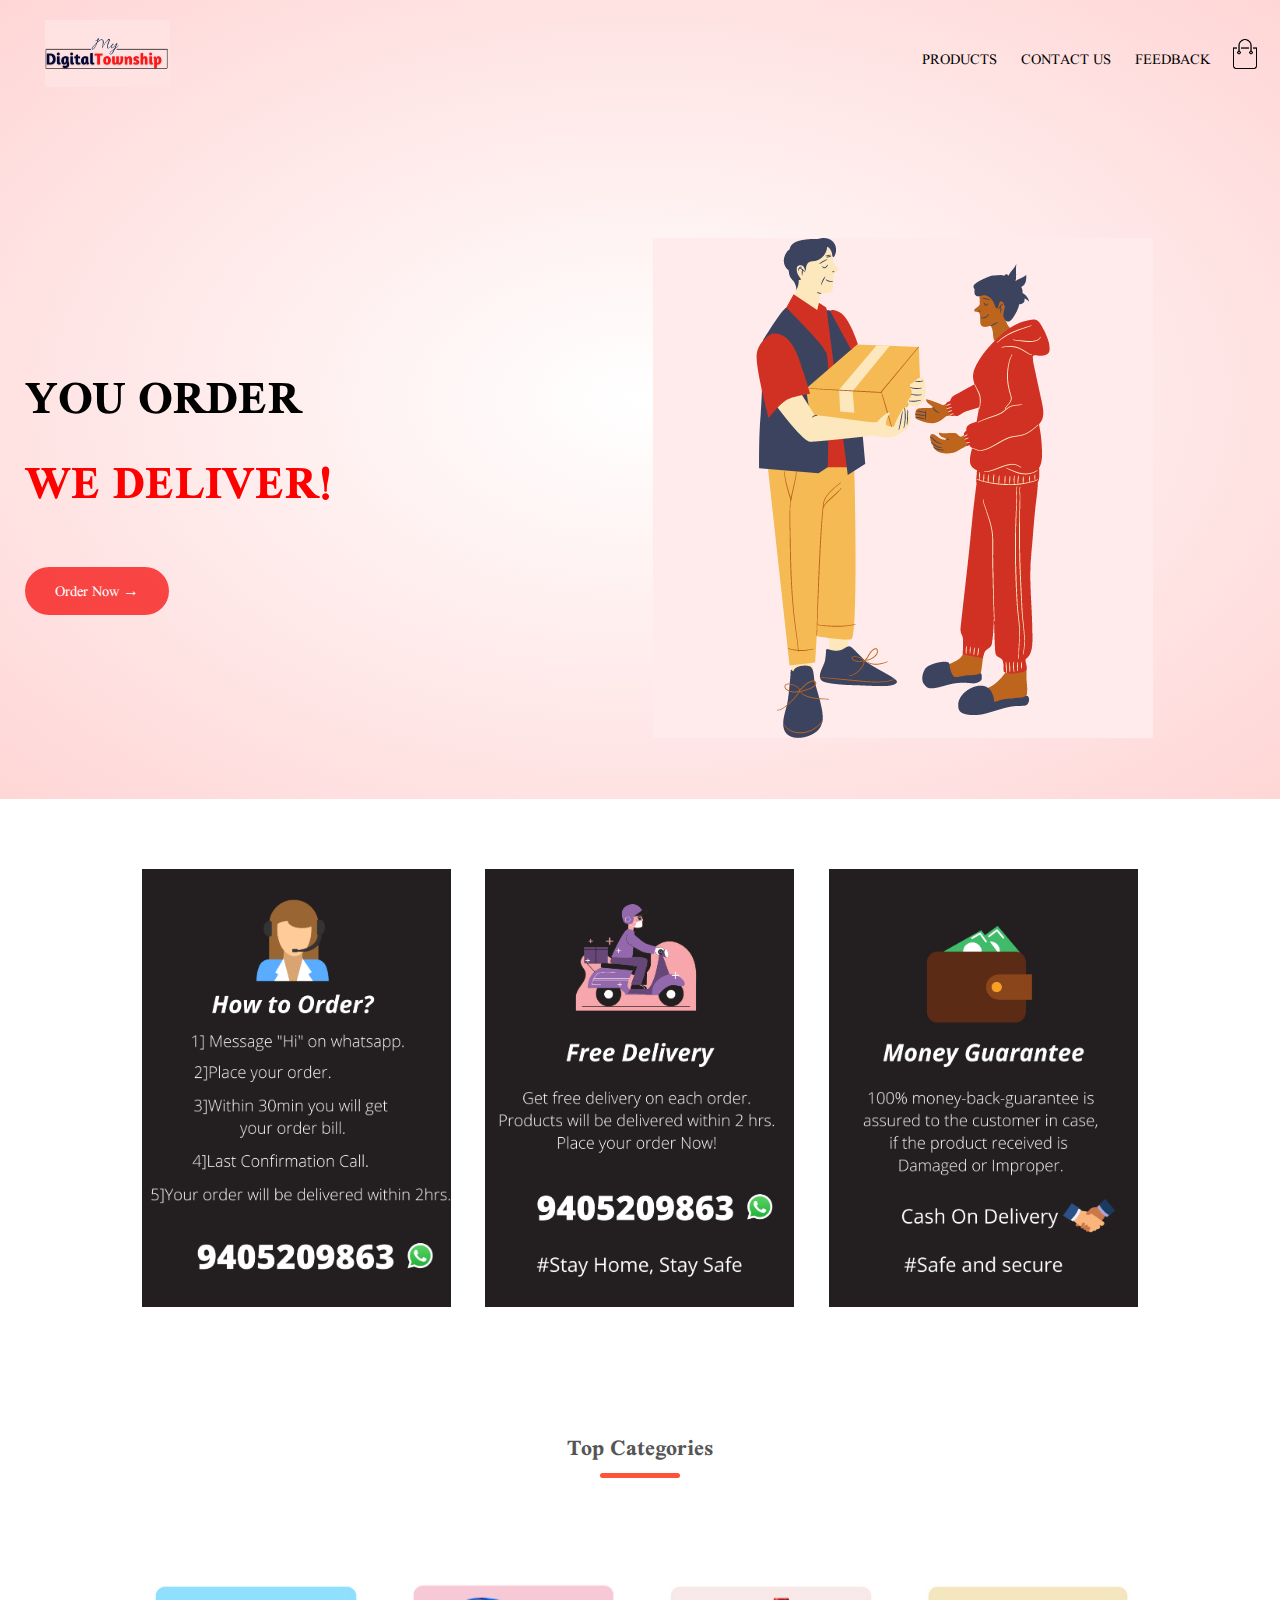
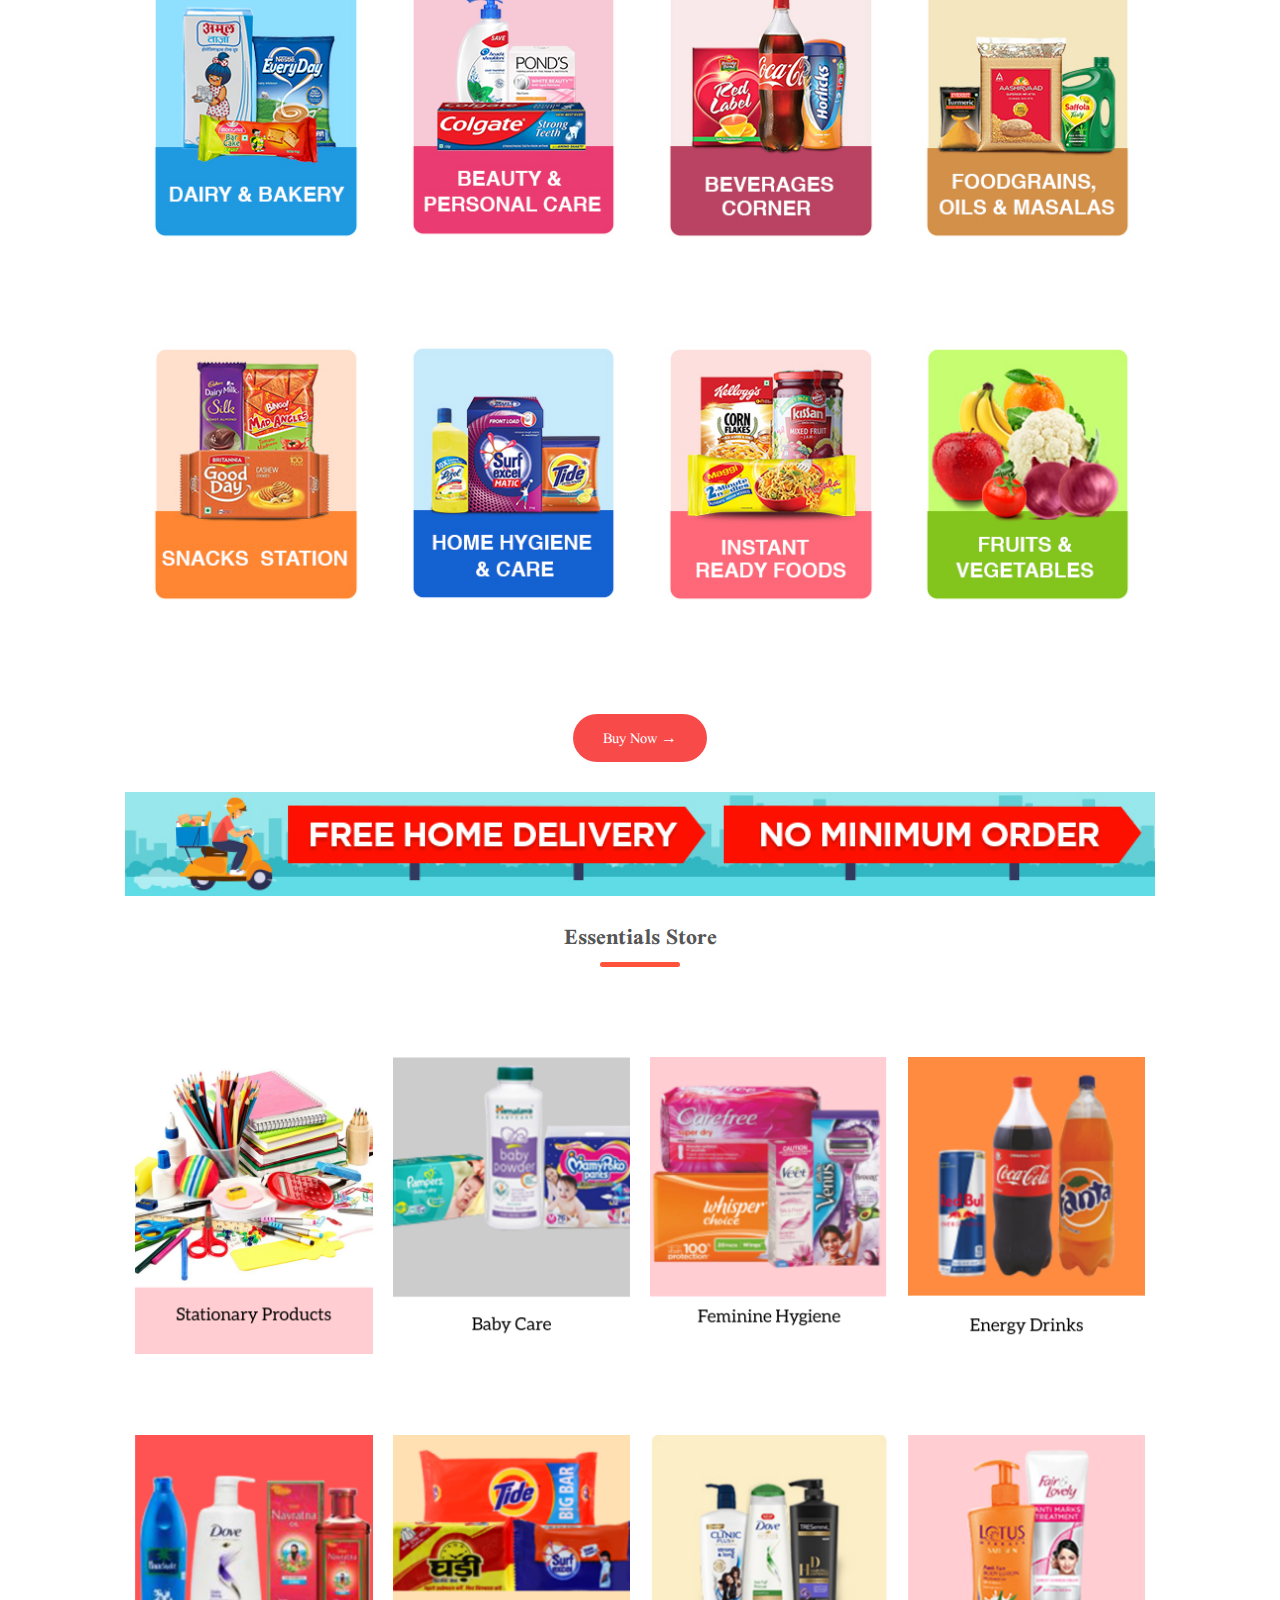
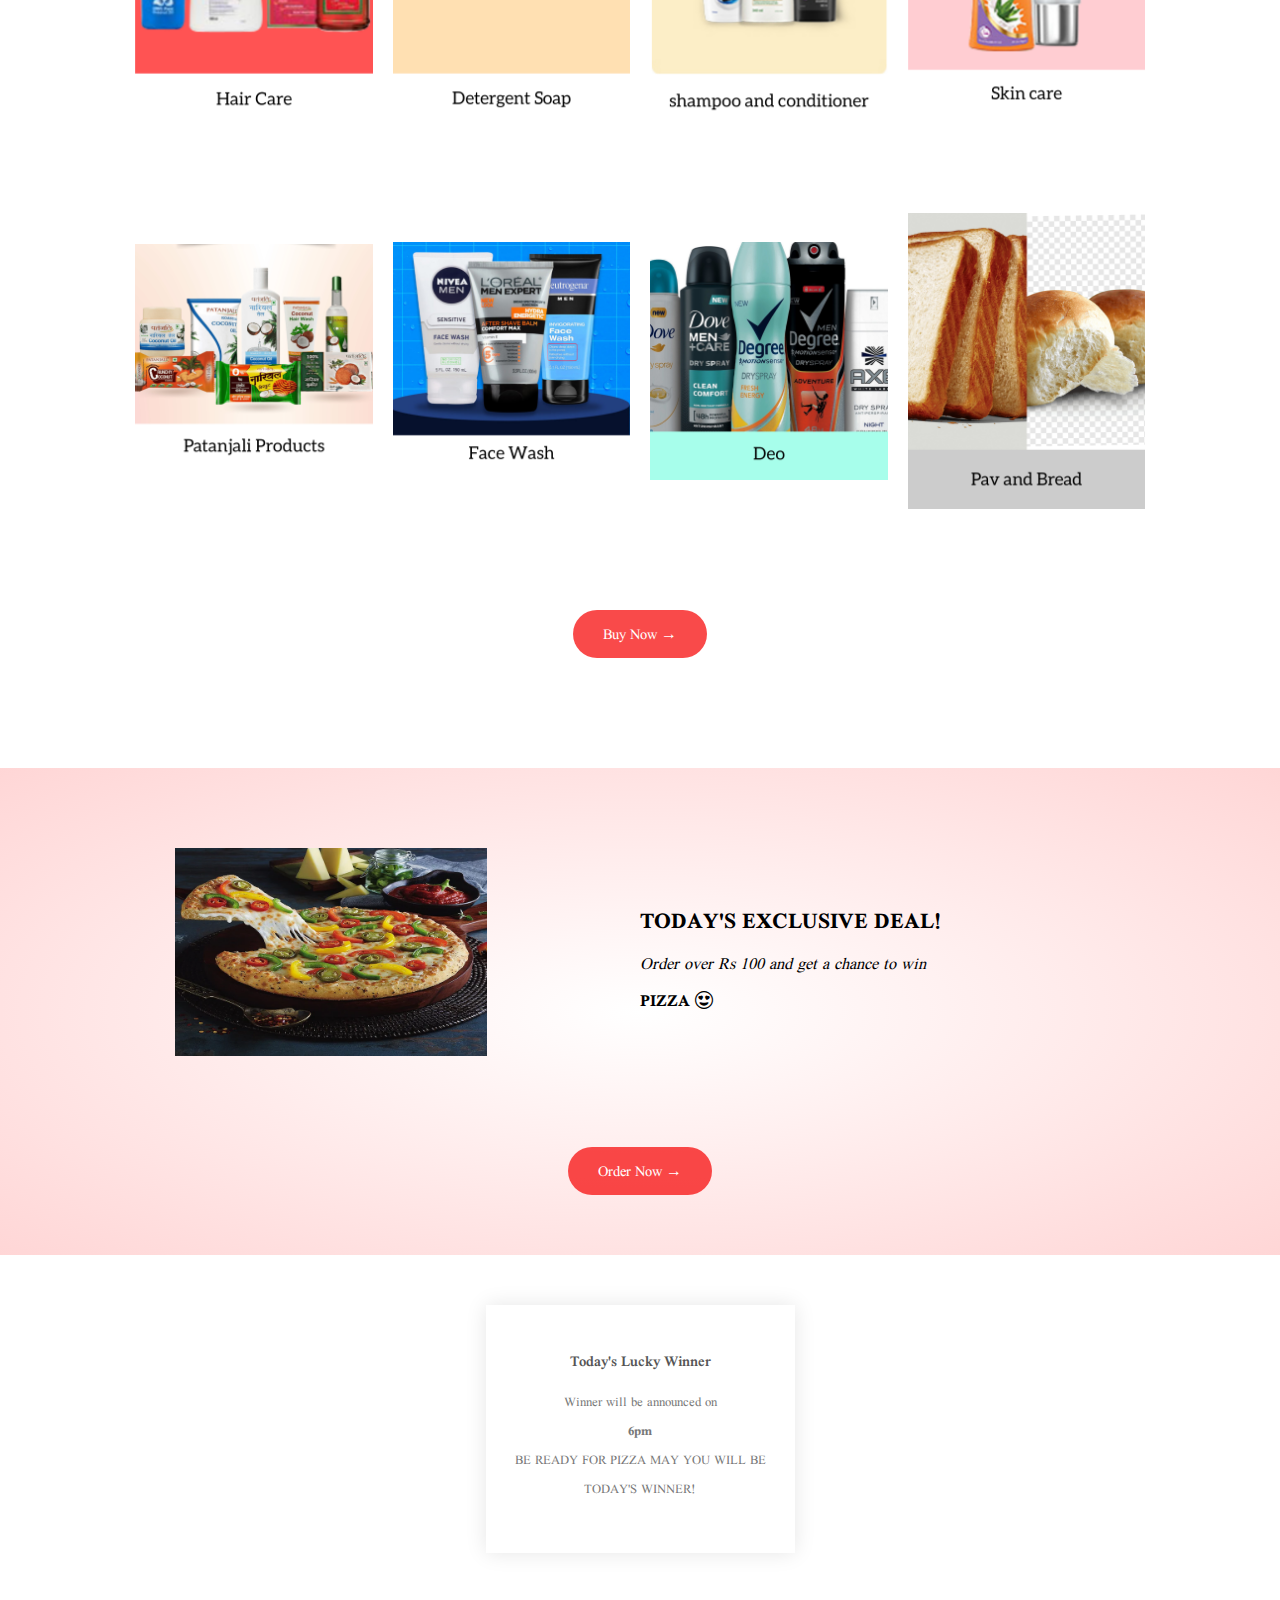
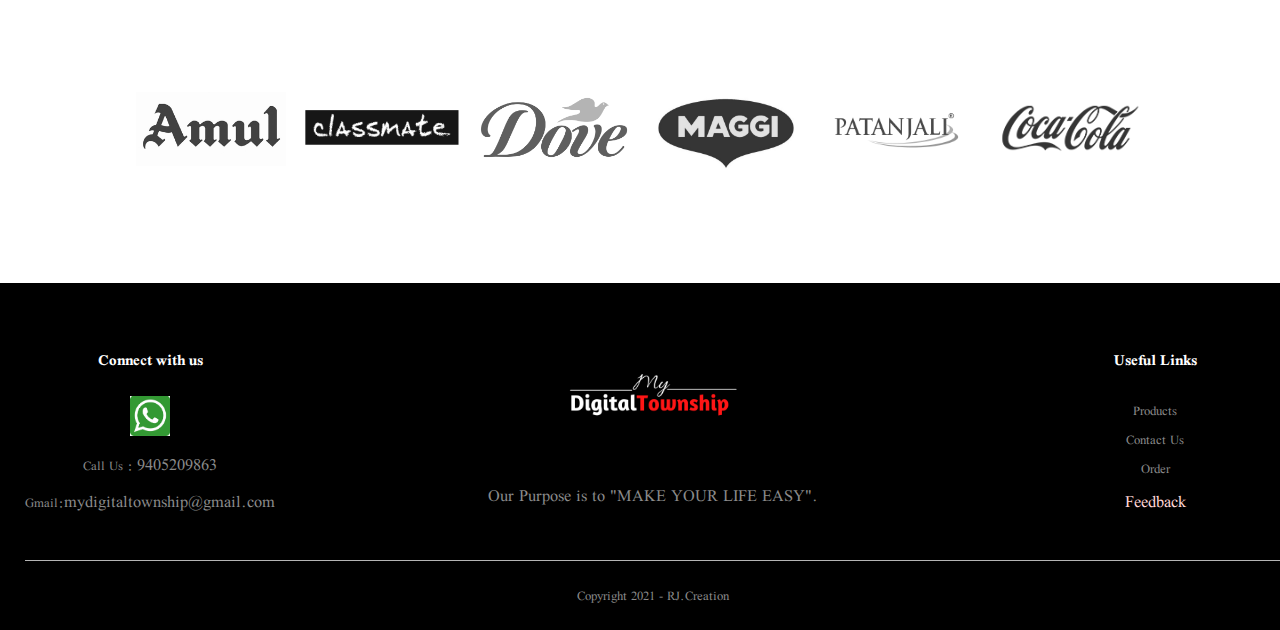
==== index.html @ 1023b43f "first commit" ====
<!DOCTYPE html>
<html lang="en">
<head>
    <meta charset="UTF-8">
    <meta name="description" content="Want to make your life easy? We provide home delivery of all products for Free. You Order We Deliver your order within 2hrs and no delivery charges are applied.">
    <meta name="keyword" content="Delivery, Home delivery">
    <meta name="author" content="Ritesh Jadhav">
    <meta http-equiv="X-UA-Compatible" content="IE=edge">
    <meta name="viewport" content="width=device-width, initial-scale=1.0">
    <title>MyDigitalTownship|Home Delivery</title>

    <link rel="stylesheet" href="style.css">
    <!-- google fonts -->
    
    <link href="https://fonts.googleapis.com/css2?family=Scheherazade+New:wght@400;700&display=swap" rel="stylesheet">

     <!-- font awesome 4 cdn / bootstrapcdn -->
     <link rel="stylesheet" href="https://cdn.jsdelivr.net/npm/bootstrap-icons@1.5.0/font/bootstrap-icons.css">

     <!-- google analytics -->

     <!-- Global site tag (gtag.js) - Google Analytics -->
<script async src="https://www.googletagmanager.com/gtag/js?id=G-ZVME96HT5K"></script>
<script>
  window.dataLayer = window.dataLayer || [];
  function gtag(){dataLayer.push(arguments);}
  gtag('js', new Date());

  gtag('config', 'G-ZVME96HT5K');
</script>

</head>
<body>
    
    <div class="header">

        <div class="container">

            <div class="navbar">

                <div class="logo">
                    <img src="/images/company_logo.png" alt="mydigitaltownship_logo" width="125px">
                </div>

                <nav> <!-- Nav bar -->
                    <ul id="MenuItems">
                       
                        <li><a href="#product_top">PRODUCTS</a></li>
                        <li><a href="/contact.html" target="_blank">CONTACT US</a></li>
                        <li><a href="https://docs.google.com/forms/d/e/1FAIpQLSdj2OgBF5dVpuWKPNVWWCYEc5CZkUewbNWFB1OI5_7yD8N2lw/viewform?usp=sf_link" target="-blank">FEEDBACK</a></li>
        
                    </ul>
                </nav>
 

                <!-- shop icon -->
                <a href="https://wa.me/message/XACTNYOUSXU5I1"><img src="/images/cart.png" alt="Shopping_icon" width="30px" height="30px"> </a>

        <!-- responsive -->
        <img src="/images/menu.png" alt="menu_icon" class="menu_icon" onclick="menutoggle()">
           
    </div>
    
<div class="row">

    <div class="col_2">
        <h1>YOU ORDER</h1>
        <h1 style="color: red;">WE DELIVER!</h1>
        
        

             <a href="https://wa.me/message/XACTNYOUSXU5I1" class="btn">Order Now &#8594</a> <!-- Html icon code -->
    </div>

    <div class="col_2">
        <img src="/images/delivery.png" alt="Delivery">
    </div>
</div>

</div>

</div>

                     



                            <!-- Featured Service -->
                            <div>
                            <div class="categories">
                                <div class="small_container">
                        
                                <div class="row">
                                    <div class="col_3">
                                     <img src="/images/intro_1.png" alt="howtoorder">
                                    </div>
                        
                                    <div class="col_3">
                                        <img src="/images/intro_2.png" alt="freedelivery">
                                       </div>
                        
                                       <div class="col_3">
                                        <img src="/images/intro_3.png" alt="moneyguarntee">
                                       </div>
                                </div>

                            </div>

                            </div>
                        


                              <!-- Featured Products -->
    <div class="small_container">
        <h2 class="title" id="product_top">Top Categories</h2>
        <div class="row">
             <div class="col_4">
                 <img src="/images/Bakery__Dairy.jpg" alt="Bakery__Dairy">
               
             </div>

             <div class="col_4">
                <img src="/images/Beauty.jpg" alt="Beauty">
              
            </div>

            <div class="col_4">
                <img src="/images/Beverages.jpg" alt="Beverages">
              
            </div>

            <div class="col_4">
                <img src="/images/Foodgrains.jpg" alt="Foodgrains">
              
            </div>


            <div class="col_4">
                <img src="/images/Snacks.jpg" alt="Snacks">
               
            </div>

            <div class="col_4">
                <img src="/images/HOME_HYGIENE.jpg" alt="HOME_HYGIENE">
               
            </div>

            <div class="col_4">
                <img src="/images/Instant__Ready_Foods.jpg" alt="Instant__Ready_Foods">
               
            </div>

            <div class="col_4">
                <img src="/images/Vegetable.jpg" alt="Vegetable">
                
            </div>
            
            <a href="https://wa.me/message/XACTNYOUSXU5I1" class="btn">Buy Now &#8594</a> 
            
        </div>
    
                
        <img src="/images/home_delivery.jpg" alt="home_delivery" width="100%">


        <h2 class="title">Essentials Store</h2>
        
        <div class="row">
            <div class="col_4">
                <img src="/images/store_8.jpg" alt="stationary">

            </div>

            <div class="col_4">
               <img src="/images/store_1.jpg" alt="babycare">

           </div>

           <div class="col_4">
            <img src="/images/store_5.jpg" alt="femalehygine">

        </div>

        <div class="col_4">
            <img src="/images/store_2.jpg" alt="energydrinks">

        </div>

        <div class="col_4">
            <img src="/images/store_3.jpg" alt="haircare">

        </div>

        <div class="col_4">
            <img src="/images/store_4.jpg" alt="detergent">

        </div>

        <div class="col_4">
            <img src="/images/store_6.jpg" alt="shampoo">

        </div>

        <div class="col_4">
            <img src="/images/store_7.jpg" alt="skincare">

        </div>

        <div class="col_4">
            <img src="/images/store_9.jpg" alt="patanjali">

        </div>

        <div class="col_4">
            <img src="/images/store_10.jpg" alt="facewash">

        </div>

        <div class="col_4">
            <img src="/images/store_11.jpg" alt="deo">

        </div>

        <div class="col_4">
            <img src="/images/store_14.jpg" alt="pavbreads">

        </div>

        <a href="https://wa.me/message/XACTNYOUSXU5I1" class="btn">Buy Now &#8594</a> 
       </div>
    </div>


                       <!-- offer -->

    <div class="offer" >
        <div class="small_container">
        <div class="row" >
            <div class="col_2">
                <img src="/images/pizza.jpg" alt="pizza" class="offer_img">
            </div>
            <div class="col_2">
               <h2>TODAY'S EXCLUSIVE DEAL!</h2>
               <p style="font-size: large;">
              <i> Order over Rs 100 and get a chance to win </i> 
                <br> <b>PIZZA</b>
                  <i class="bi bi-emoji-heart-eyes"></i>
             </p>



                
            </div>
            <a href="https://wa.me/message/XACTNYOUSXU5I1" class="btn">Order Now &#8594</a>

        </div>
        </div>
    </div>

          <!-- Testimonial -->

          <div class="testimonial">
            <div class="small_container">
                <div class="row">
                    <div class="col_3">
    <h3>Today's Lucky Winner</h3>
                    
    <!-- yet not get winner. -->
    
    <p>Winner will be announced on <br>
      <b>  6pm</b><br>
      BE READY FOR PIZZA MAY YOU WILL BE TODAY'S WINNER!
    </p>
     





            <!-- declare winner. -->
    <!-- <p>Congratulation Mr.Ritesh you are today's winner, <br> You won <b>Pizza</b> <i class="bi bi-emoji-smile"></i>
    </p>        
    <h2>Ritesh Jadhav</h2>-->  


                    </div>
    
                    
                </div>
            </div>
        </div>


    <!-- brands -->
    <div class="brands">
        <div class="small_container">
            <div class="row">

                <div class="col_5">
                    <img src="images/logo_amul.png" alt="amullogo">
                </div>

                <div class="col_5">
                    <img src="images/logo_classmater.png" alt="classmatelogo">
                </div>

                <div class="col_5">
                    <img src="images/logo_dove.png" alt="dovelogo">
                </div>

                <div class="col_5">
                    <img src="images/logo_maggi.jpg" alt="magiilogo">
                </div>

                <div class="col_5">
                    <img src="images/logo_patanjali.png" alt="patanjalilogo">
                </div>

                <div class="col_5">
                    <img src="images/logo-coca-cola.png" alt="cocacolalogo">
                </div>

                
                
            </div>
        </div>
    </div>
    

             <!-- Footer -->

             <div class="footer">
                <div class="container">
                    <div class="row">
                        <div class="footer_col_4">
                            <h3>Connect with us</h3>
                            <ul>
                                <li>
                                    <a href="https://wa.me/message/XACTNYOUSXU5I1"><img src="/images/whatsapp-logo.jpg" alt="whatsapp-logo" style="width: 40px;"></a>
                                </li>

                                
                                
                                
                                <li>Call Us : <a style="font-size: large;" href="tel:+91 9405209863">9405209863</a></li>
                                <li>Gmail:<a style="font-size: large;">mydigitaltownship@gmail.com</a></li>

        
                            </ul>
                        </div>
        
                        <div class="footer_col_2">
                            <a href="/index.html"><img src="/images/company_logo_fotter.png" alt="mydigitaltownship_logo"></a>
                            <p style="font-size: large;">Our Purpose is to "MAKE YOUR LIFE EASY".</p>
                        </div>
        
                        <div class="footer_col_3">
                            <h3>Useful Links</h3>
                            <ul >
                                <li><a href="#product_top">Products</a></li>
                                <li><a  href="/contact.html" target="_blank">Contact Us</a></li>
                                <li><a  href="https://wa.me/message/XACTNYOUSXU5I1">Order</a></li>
                                <li><a style="color:#ffd6d6;font-size: large;" href="https://docs.google.com/forms/d/e/1FAIpQLSdj2OgBF5dVpuWKPNVWWCYEc5CZkUewbNWFB1OI5_7yD8N2lw/viewform?usp=sf_link" target="-blank">Feedback</a></li>
        
                            </ul>
                        </div>
        
                        
                    </div>
                    <hr>
                    <p class="copyright">Copyright 2021 - RJ.Creation</p>
                </div>
            </div>
        
            <!-- javascript for menu -->
            <script>
                var MenuItems = document.getElementById("MenuItems") ;
                MenuItems.style.maxHeight = "0px" ;
                function menutoggle() {
                    if ( MenuItems.style.maxHeight == "0px") {
                        MenuItems.style.maxHeight = "200px"
                    }
                    else
                    {
                        MenuItems.style.maxHeight = "0px" ;
                    }
                }
            </script>
</body>
</html>
---- style.css ----
*{
    margin: 0%;
    padding: 0%;
    box-sizing: border-box;
}

/*nav bar*/
.navbar{
    display: flex; 
    align-items: center;
    padding: 20px;
}

nav{
    flex: 1;
    text-align: right;
}

nav ul{
    display: inline-block;
    list-style-type: none;
}

nav ul li{
    display: inline-block; /*horizontal nav-bar*/
    margin-right: 20px;
}

a{
    text-decoration: none;
    color: black;
}

a:hover{
    text-decoration: underline solid red;
}

p{
    color: black;
}

.container {
    max-width: 1300px;
    margin: auto;
    padding-left: 25px;
    padding: right 25px; ;
}
 
/*Paragraph will come to top of image.*/
.row{
    display: flex;
    align-items: center;
    flex-wrap: wrap;
    justify-content: space-around;
}

.col_2 {
    flex-basis:50% ;
    min-width: 300px;
}

.col_2 img{
    max-width: 80%;
    padding: 50px 0;
}

.col_2 h1{
    font-size: 50px;
    line-height: 60px;
    margin: 25px 0;
}

.btn{
    display: inline-block;
    background-color: rgba(247, 21, 21, 0.774);
    color: white;
    padding: 8px 30px;
    margin: 30px 0;
    border-radius: 30px;
    transition:  0.5s;
}

.btn:hover{
    background-color:red ;
    
}

.header{
    background: radial-gradient(#fff,#ffd6d6);
}

.header .row{
    margin-top: 70px;
}

.categories{
    margin: 70px 0;
}

/*images come in one line*/
.col_3{
    flex-basis: 30%;
    min-width: 250px;
    margin-bottom: 30px;
}

.col_3 img{
    width: 100%;
}

.small_container{
    max-width: 1080px;
    margin: auto;
    padding-left: 25px;
    padding-right: 25px;
}

.col_4{
    flex-basis: 25%;
    padding: 10px;
    min-width: 200px;
    margin-bottom: 50px;
    transition: transform 0.5s;
}

.col_4 img{
    width: 100%;
}
 
/*google fonts*/
body{
    font-family: 'Scheherazade New', serif;
}

.title{
    text-align: center;
    margin: 0 auto 80px;
    position: relative;
    line-height: 60px;
    color:#555;
}

.title::after{
    content: "";
    background:#ff523b ;
    width: 80px;
    height: 5px;
    border-radius: 5px;
    position: absolute;
    bottom: 0;
    left: 50%;
    transform: translate(-50%);
}

h4{
    color: #555;
    font-weight: normal;
}
.col_4 p{
    font-size:14px ;
}
.rating .bi{
    color: #ff523b;
}
.col_4:hover{
    transform: translateY(-5px);
}
/*Offer section*/

.offer{
    background: radial-gradient(#fff,#ffd6d6);
    margin-top: 80px;
    padding: 30px 0;
    
}

.col_2 .offer_img{
    padding: 50px;
}

.small{
    color: #555;
}

/*test-testimonial*/

.testimonial{
    padding-top: 50px;
}

.testimonial .col_3{
    text-align: center;
    padding: 40px 20px;
    box-shadow: 0 0 20px 0px rgba(0, 0, 0, 0.1);
    cursor: pointer;
    transition: transform 0.5s;
}



.testimonial .col_3:hover{
    transform: translateY(-10px);
}

.col_3 p{
    font-size: 14px;
    margin: 10px 0;
    color: #777;
}

.testimonial .col_3 h3{
    font-weight: 600;
    color: #555;
    font-size: 16px;
}



/*Brands*/

.brands{
    margin: 100px auto;
}

.col_5{
    width: 160px;
}

.col_5 img{
    width: 100%;
    cursor: pointer;
    filter: grayscale(100%);
}

.col_5 img:hover{
    filter: grayscale(0%);
}

/*Footer*/

.footer{
    background: #000;
    color: #8a8a8a;
    font-size: 14px;
    padding: 60px 0 20px;
}

.footer p{
    color: #8a8a8a;
}

.footer a{
    color: #8a8a8a;
}

.footer h3{
    color: #fff;
    margin-bottom: 20px;
}

.footer_col_1, .footer_col_2, .footer_col_3, .footer_col_4{
    min-width: 250px;
    margin-bottom: 20px;
}

.footer_col_1{
    flex-basis: 30%;
}

.footer_col_2 {
    flex: 1;
    text-align: center;
}

.footer_col_2 img{
    width: 180px;
    margin-bottom: 20px;
}

.footer_col_3, .footer_col_4{
    flex-basis: 12%;
    text-align: center;
}

ul{
    list-style-type: none;
}

.app_logo{
    margin-top: 20px;
}

.app_logo img{
    width: 140px;
}

.footer hr{
    border: none;
    background: #b5b5b5;
    height: 1px;
    margin: 20px 0;
}

.copyright{
    text-align: center;
}

/*Responsive*/

.menu_icon{
    width: 28px;
    margin-left: 20px;
    display: none;
}

@media  only screen and (max-width:800px){
    
    nav ul{
        position: absolute;
        top: 75px;
        left: 0;
        background: #333;
        width: 100%;
        overflow: hidden;
        transition: max-height 0.5s;
    }

    nav ul li {
        display: block;
        margin-right: 50px;
        margin-top: 10px;
        margin-bottom: 10px;
    }

    nav ul li a{
        color: #fff;
    }

    .menu_icon{
        display: block;
        cursor: pointer;
    }

    .col_2 img{
        max-width: 70%;
    }

    .offer .col_2 img{
        max-width: 100%;
    }
}





/*Media Query for less than 600 Screen Size*/

@media  only screen and (max-width:600px){

    .row{
            text-align: center;
    }

    .col_2, .col_3, .col_4{
        flex-basis: 100%;
    }

    .single_product .row{
        text-align: left;
    }

    .single_product .col_2{
        padding: 20px 0;
    }

    .single_product h1{
        font-size: 26px;
        line-height: 32px;
    }

    .cart_info p{
        display: none;
    }

    .col_5 img{
        
        filter: none;
    }

    .col_2 img{
        max-width: 50%;
    }

    .offer .col_2 img{
        max-width: 100%;
    }

}
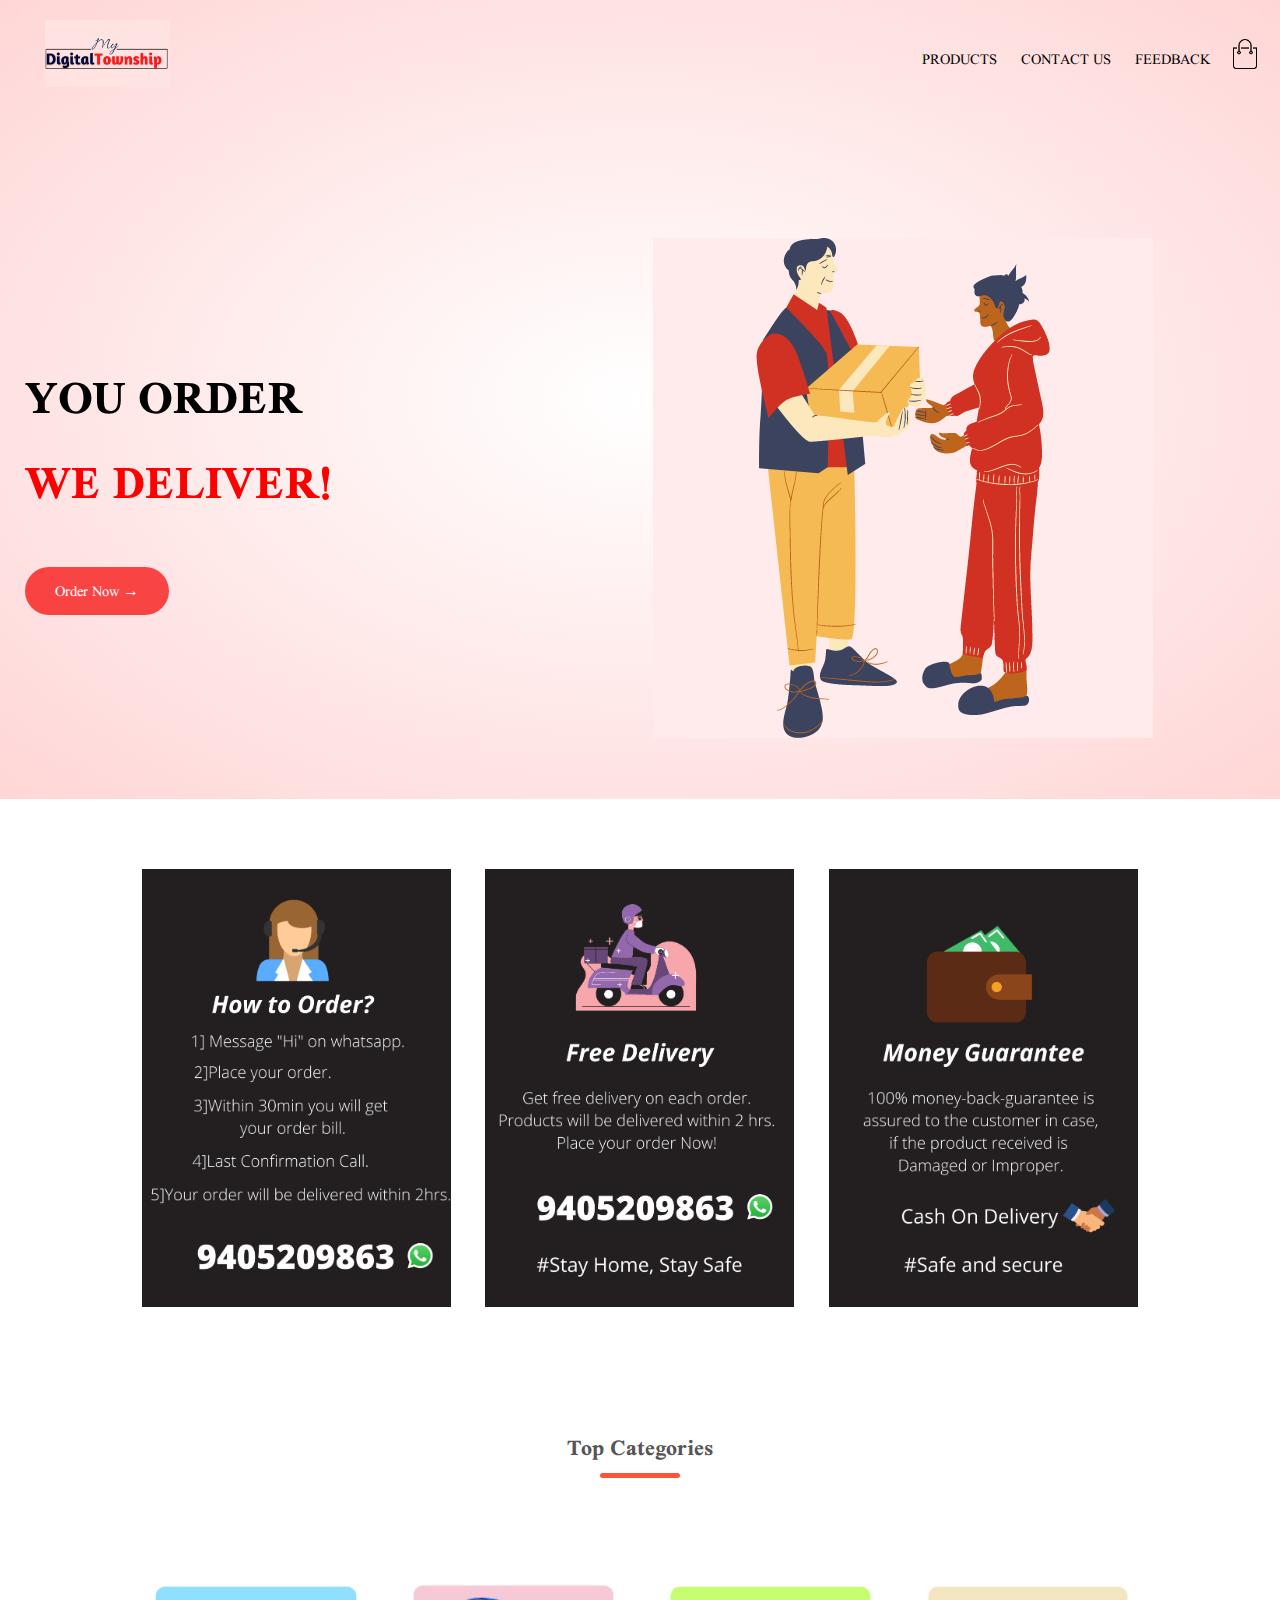
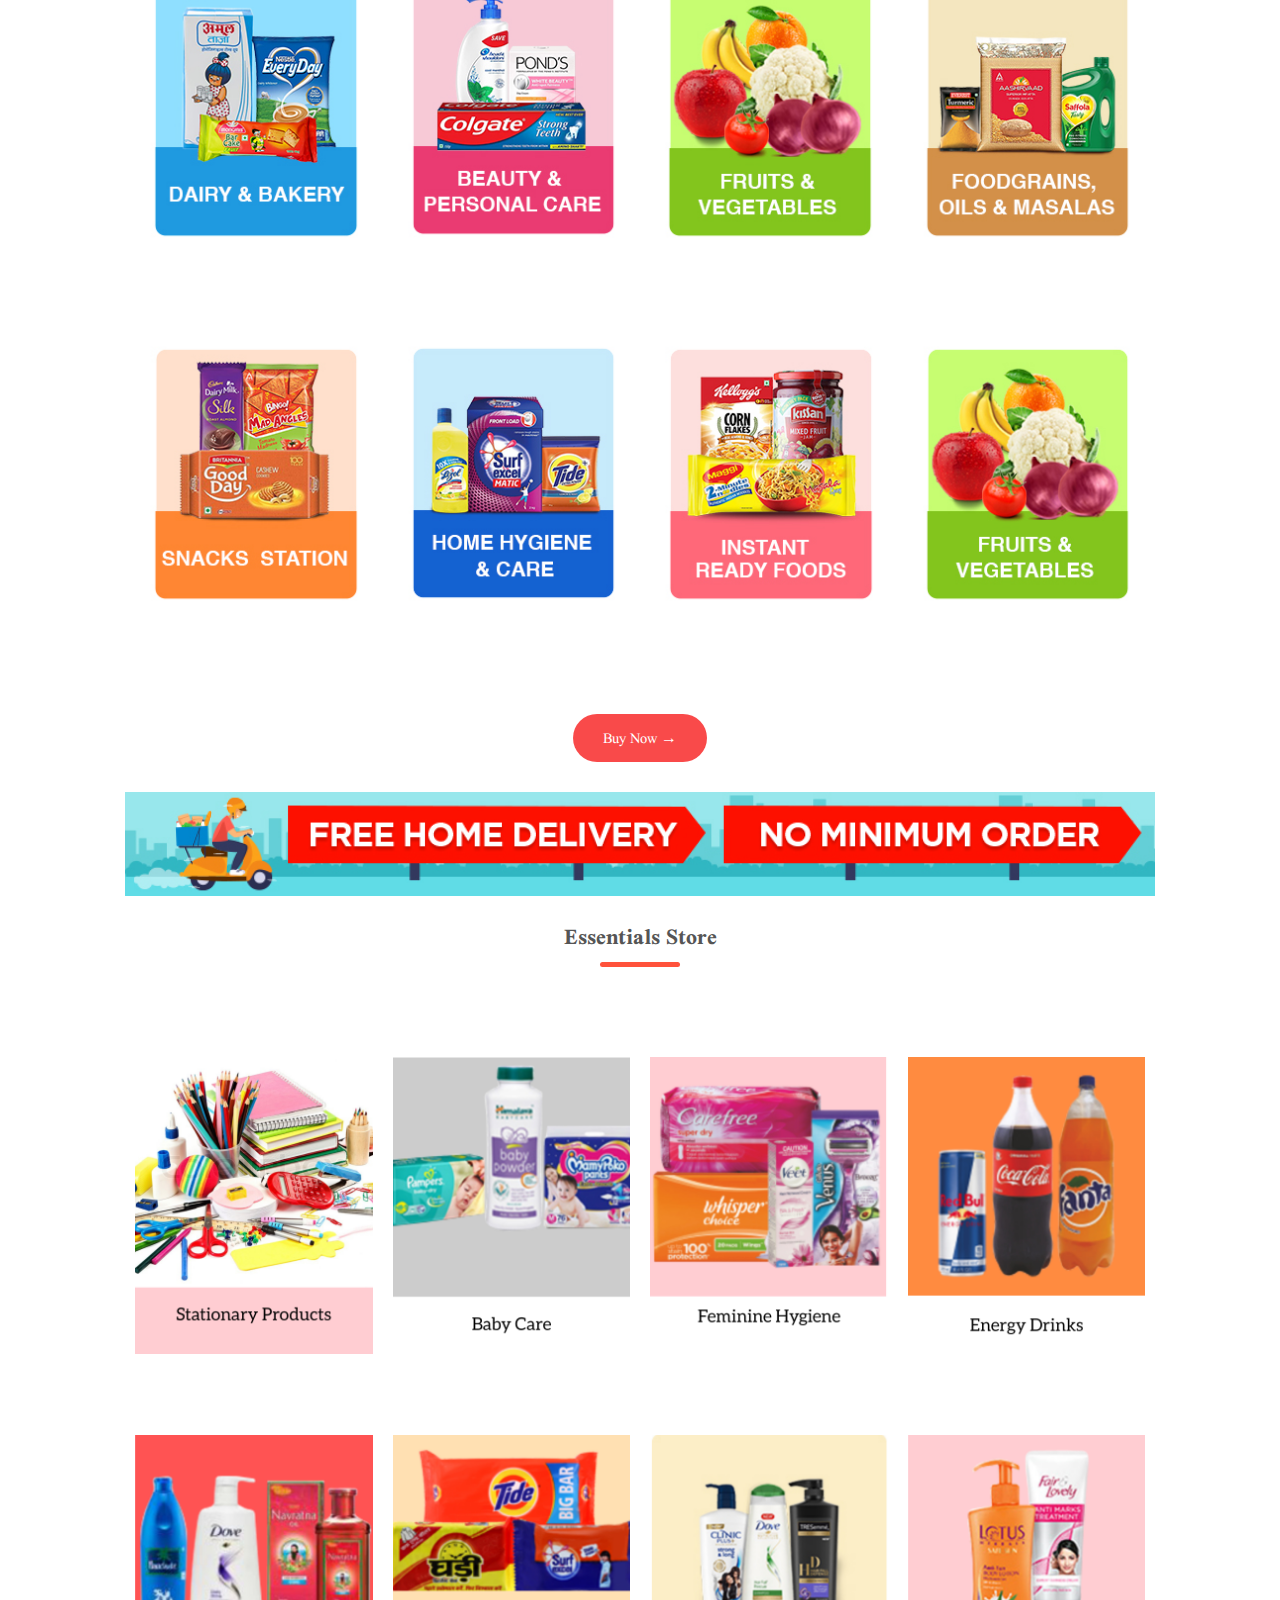
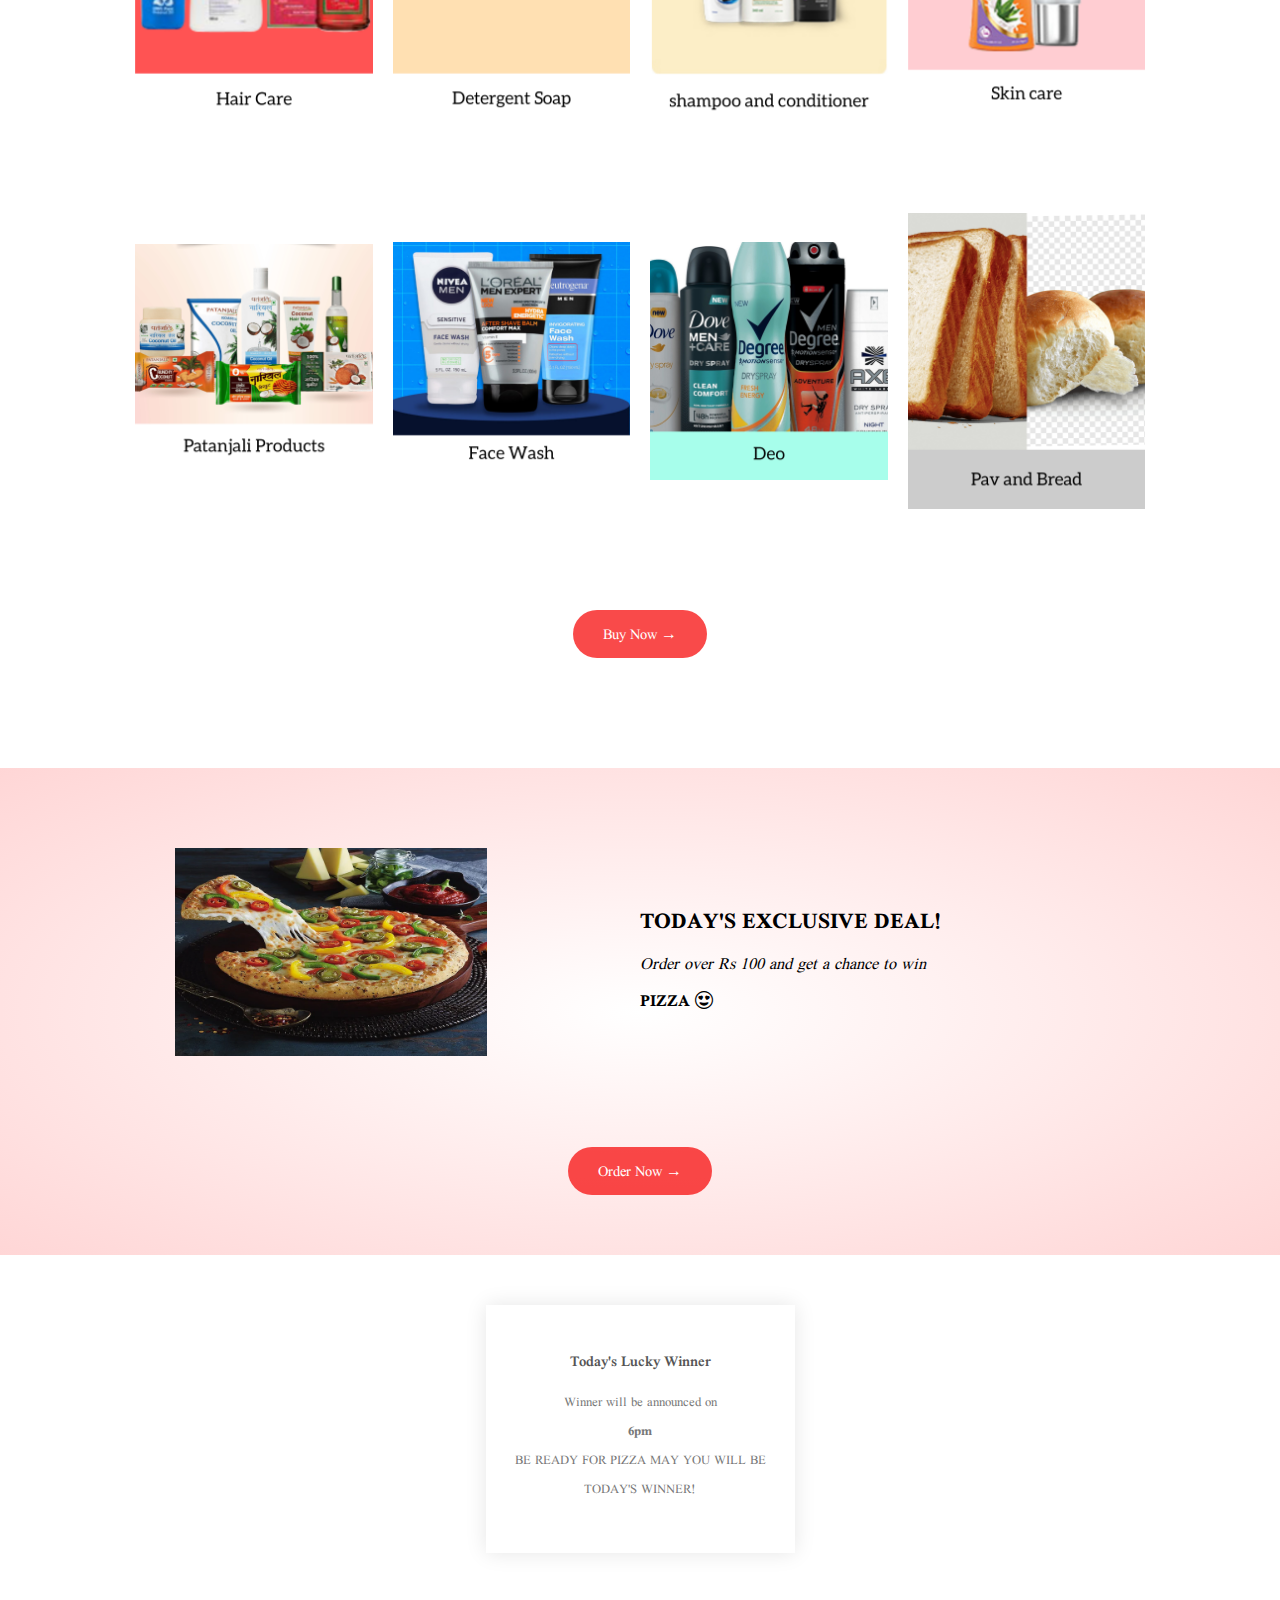
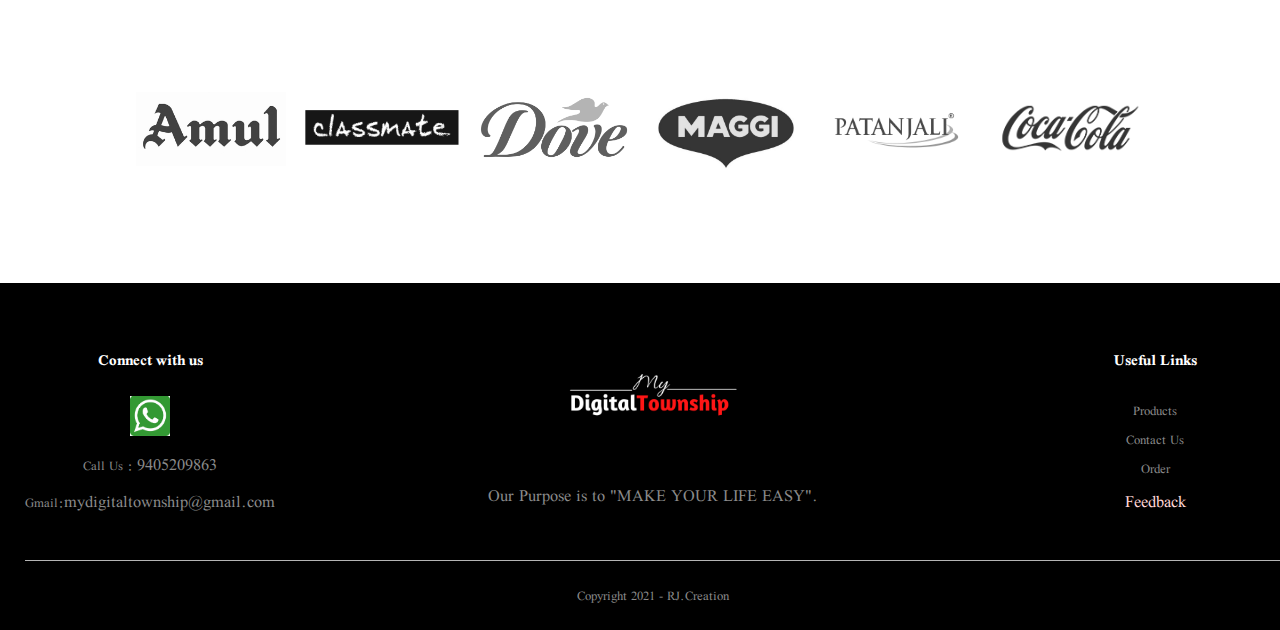
==== commit 38c53823: "Update index.html" ====
--- a/index.html
+++ b/index.html
@@ -39,14 +39,14 @@
             <div class="navbar">
 
                 <div class="logo">
-                    <img src="/images/company_logo.png" alt="mydigitaltownship_logo" width="125px">
+                    <img src="images/company_logo.png" alt="mydigitaltownship_logo" width="125px">
                 </div>
 
                 <nav> <!-- Nav bar -->
                     <ul id="MenuItems">
                        
                         <li><a href="#product_top">PRODUCTS</a></li>
-                        <li><a href="/contact.html" target="_blank">CONTACT US</a></li>
+                        <li><a href="contact.html" target="_blank">CONTACT US</a></li>
                         <li><a href="https://docs.google.com/forms/d/e/1FAIpQLSdj2OgBF5dVpuWKPNVWWCYEc5CZkUewbNWFB1OI5_7yD8N2lw/viewform?usp=sf_link" target="-blank">FEEDBACK</a></li>
         
                     </ul>
@@ -54,10 +54,10 @@
  
 
                 <!-- shop icon -->
-                <a href="https://wa.me/message/XACTNYOUSXU5I1"><img src="/images/cart.png" alt="Shopping_icon" width="30px" height="30px"> </a>
+                <a href="https://wa.me/message/XACTNYOUSXU5I1"><img src="images/cart.png" alt="Shopping_icon" width="30px" height="30px"> </a>
 
         <!-- responsive -->
-        <img src="/images/menu.png" alt="menu_icon" class="menu_icon" onclick="menutoggle()">
+        <img src="images/menu.png" alt="menu_icon" class="menu_icon" onclick="menutoggle()">
            
     </div>
     
@@ -73,7 +73,7 @@
     </div>
 
     <div class="col_2">
-        <img src="/images/delivery.png" alt="Delivery">
+        <img src="images/delivery.png" alt="Delivery">
     </div>
 </div>
 
@@ -92,15 +92,15 @@
                         
                                 <div class="row">
                                     <div class="col_3">
-                                     <img src="/images/intro_1.png" alt="howtoorder">
+                                     <img src="images/intro_1.png" alt="howtoorder">
                                     </div>
                         
                                     <div class="col_3">
-                                        <img src="/images/intro_2.png" alt="freedelivery">
+                                        <img src="images/intro_2.png" alt="freedelivery">
                                        </div>
                         
                                        <div class="col_3">
-                                        <img src="/images/intro_3.png" alt="moneyguarntee">
+                                        <img src="images/intro_3.png" alt="moneyguarntee">
                                        </div>
                                 </div>
 
@@ -115,43 +115,43 @@
         <h2 class="title" id="product_top">Top Categories</h2>
         <div class="row">
              <div class="col_4">
-                 <img src="/images/Bakery__Dairy.jpg" alt="Bakery__Dairy">
+                 <img src="images/Bakery__Dairy.jpg" alt="Bakery__Dairy">
                
              </div>
 
              <div class="col_4">
-                <img src="/images/Beauty.jpg" alt="Beauty">
+                <img src="images/Beauty.jpg" alt="Beauty">
               
             </div>
 
             <div class="col_4">
-                <img src="/images/Beverages.jpg" alt="Beverages">
+                <img src="images/Vegetable.jpg" alt="Beverages">
               
             </div>
 
             <div class="col_4">
-                <img src="/images/Foodgrains.jpg" alt="Foodgrains">
+                <img src="images/Foodgrains.jpg" alt="Foodgrains">
               
             </div>
 
 
             <div class="col_4">
-                <img src="/images/Snacks.jpg" alt="Snacks">
+                <img src="images/Snacks.jpg" alt="Snacks">
                
             </div>
 
             <div class="col_4">
-                <img src="/images/HOME_HYGIENE.jpg" alt="HOME_HYGIENE">
+                <img src="images/HOME_HYGIENE.jpg" alt="HOME_HYGIENE">
                
             </div>
 
             <div class="col_4">
-                <img src="/images/Instant__Ready_Foods.jpg" alt="Instant__Ready_Foods">
+                <img src="images/Instant__Ready_Foods.jpg" alt="Instant__Ready_Foods">
                
             </div>
 
             <div class="col_4">
-                <img src="/images/Vegetable.jpg" alt="Vegetable">
+                <img src="images/Vegetable.jpg" alt="Vegetable">
                 
             </div>
             
@@ -160,69 +160,69 @@
         </div>
     
                 
-        <img src="/images/home_delivery.jpg" alt="home_delivery" width="100%">
+        <img src="images/home_delivery.jpg" alt="home_delivery" width="100%">
 
 
         <h2 class="title">Essentials Store</h2>
         
         <div class="row">
             <div class="col_4">
-                <img src="/images/store_8.jpg" alt="stationary">
-
-            </div>
-
-            <div class="col_4">
-               <img src="/images/store_1.jpg" alt="babycare">
+                <img src="images/store_8.jpg" alt="stationary">
+
+            </div>
+
+            <div class="col_4">
+               <img src="images/store_1.jpg" alt="babycare">
 
            </div>
 
            <div class="col_4">
-            <img src="/images/store_5.jpg" alt="femalehygine">
-
-        </div>
-
-        <div class="col_4">
-            <img src="/images/store_2.jpg" alt="energydrinks">
-
-        </div>
-
-        <div class="col_4">
-            <img src="/images/store_3.jpg" alt="haircare">
-
-        </div>
-
-        <div class="col_4">
-            <img src="/images/store_4.jpg" alt="detergent">
-
-        </div>
-
-        <div class="col_4">
-            <img src="/images/store_6.jpg" alt="shampoo">
-
-        </div>
-
-        <div class="col_4">
-            <img src="/images/store_7.jpg" alt="skincare">
-
-        </div>
-
-        <div class="col_4">
-            <img src="/images/store_9.jpg" alt="patanjali">
-
-        </div>
-
-        <div class="col_4">
-            <img src="/images/store_10.jpg" alt="facewash">
-
-        </div>
-
-        <div class="col_4">
-            <img src="/images/store_11.jpg" alt="deo">
-
-        </div>
-
-        <div class="col_4">
-            <img src="/images/store_14.jpg" alt="pavbreads">
+            <img src="images/store_5.jpg" alt="femalehygine">
+
+        </div>
+
+        <div class="col_4">
+            <img src="images/store_2.jpg" alt="energydrinks">
+
+        </div>
+
+        <div class="col_4">
+            <img src="images/store_3.jpg" alt="haircare">
+
+        </div>
+
+        <div class="col_4">
+            <img src="images/store_4.jpg" alt="detergent">
+
+        </div>
+
+        <div class="col_4">
+            <img src="images/store_6.jpg" alt="shampoo">
+
+        </div>
+
+        <div class="col_4">
+            <img src="images/store_7.jpg" alt="skincare">
+
+        </div>
+
+        <div class="col_4">
+            <img src="images/store_9.jpg" alt="patanjali">
+
+        </div>
+
+        <div class="col_4">
+            <img src="images/store_10.jpg" alt="facewash">
+
+        </div>
+
+        <div class="col_4">
+            <img src="images/store_11.jpg" alt="deo">
+
+        </div>
+
+        <div class="col_4">
+            <img src="images/store_14.jpg" alt="pavbreads">
 
         </div>
 
@@ -237,7 +237,7 @@
         <div class="small_container">
         <div class="row" >
             <div class="col_2">
-                <img src="/images/pizza.jpg" alt="pizza" class="offer_img">
+                <img src="images/pizza.jpg" alt="pizza" class="offer_img">
             </div>
             <div class="col_2">
                <h2>TODAY'S EXCLUSIVE DEAL!</h2>
@@ -336,7 +336,7 @@
                             <h3>Connect with us</h3>
                             <ul>
                                 <li>
-                                    <a href="https://wa.me/message/XACTNYOUSXU5I1"><img src="/images/whatsapp-logo.jpg" alt="whatsapp-logo" style="width: 40px;"></a>
+                                    <a href="https://wa.me/message/XACTNYOUSXU5I1"><img src="images/whatsapp-logo.jpg" alt="whatsapp-logo" style="width: 40px;"></a>
                                 </li>
 
                                 
@@ -350,7 +350,7 @@
                         </div>
         
                         <div class="footer_col_2">
-                            <a href="/index.html"><img src="/images/company_logo_fotter.png" alt="mydigitaltownship_logo"></a>
+                            <a href="index.html"><img src="images/company_logo_fotter.png" alt="mydigitaltownship_logo"></a>
                             <p style="font-size: large;">Our Purpose is to "MAKE YOUR LIFE EASY".</p>
                         </div>
         
@@ -358,7 +358,7 @@
                             <h3>Useful Links</h3>
                             <ul >
                                 <li><a href="#product_top">Products</a></li>
-                                <li><a  href="/contact.html" target="_blank">Contact Us</a></li>
+                                <li><a  href="contact.html" target="_blank">Contact Us</a></li>
                                 <li><a  href="https://wa.me/message/XACTNYOUSXU5I1">Order</a></li>
                                 <li><a style="color:#ffd6d6;font-size: large;" href="https://docs.google.com/forms/d/e/1FAIpQLSdj2OgBF5dVpuWKPNVWWCYEc5CZkUewbNWFB1OI5_7yD8N2lw/viewform?usp=sf_link" target="-blank">Feedback</a></li>
         
@@ -387,4 +387,4 @@
                 }
             </script>
 </body>
-</html>+</html>
